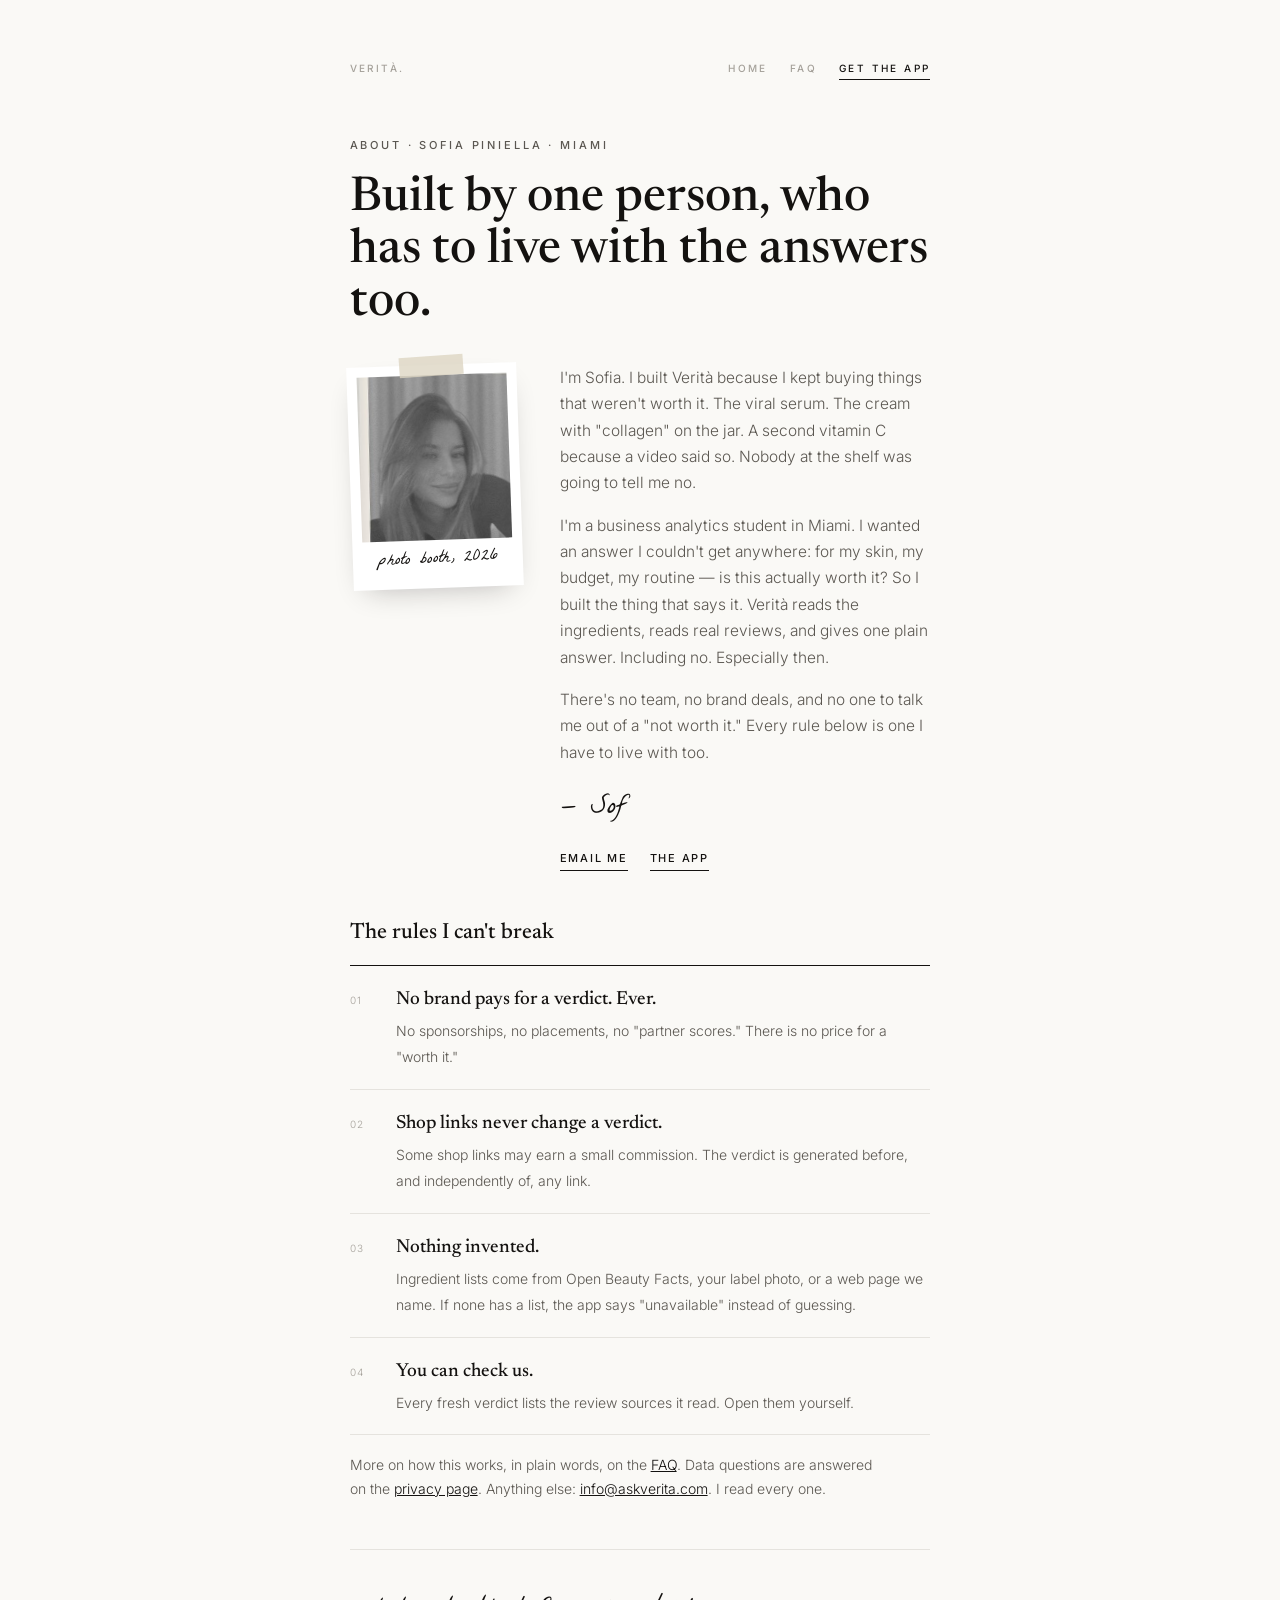
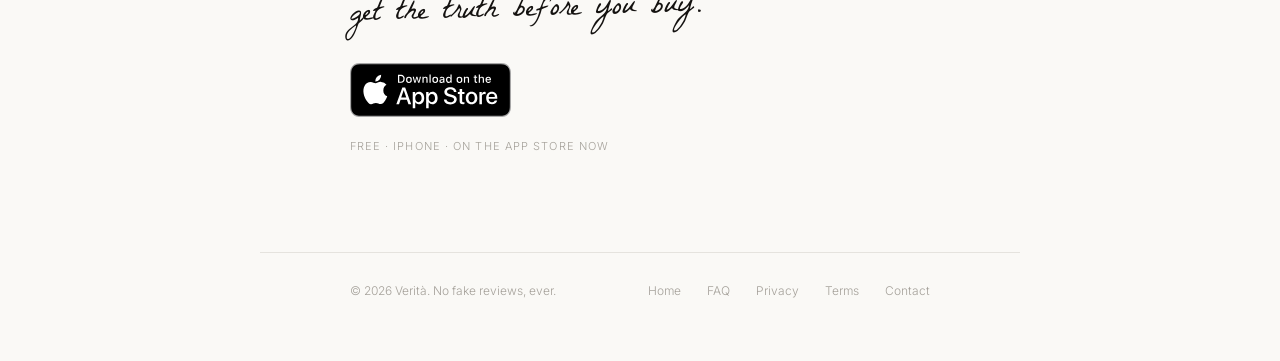
==== about.html @ deb01ca6 "Site audit fixes: category h1, visible email form, about/faq/vs pages, Organization schema, mobile c" ====
<!DOCTYPE html>
<html lang="en">
<head>
<meta charset="UTF-8">
<meta name="viewport" content="width=device-width, initial-scale=1.0">
<title>About Sofia Piniella, who builds verità</title>
<meta name="description" content="Verità is built by one person: Sofia Piniella, a business analytics student in Miami. Why she built an honest beauty-verdict app, and the rules she has to live with too.">
<meta name="robots" content="index, follow">
<link rel="canonical" href="https://askverita.com/about">
<meta property="og:title" content="About Sofia Piniella, who builds verità">
<meta property="og:description" content="Why one person in Miami built an honest beauty-verdict app, and the rules she has to live with too.">
<meta property="og:type" content="profile">
<meta property="og:url" content="https://askverita.com/about">
<meta property="og:image" content="https://askverita.com/og.png">
<meta name="twitter:card" content="summary_large_image">
<script type="application/ld+json">
{"@context":"https://schema.org","@type":"Person","name":"Sofia Piniella","jobTitle":"Founder","url":"https://askverita.com/about","image":"https://askverita.com/img/sofia.jpg","email":"info@askverita.com","worksFor":{"@type":"Organization","name":"Verità","url":"https://askverita.com"},"sameAs":["https://apps.apple.com/us/app/verit%C3%A0/id6782425899"]}
</script>
<link rel="preconnect" href="https://fonts.googleapis.com">
<link rel="preconnect" href="https://fonts.gstatic.com" crossorigin>
<link href="https://fonts.googleapis.com/css2?family=Newsreader:opsz,wght@6..72,400;6..72,500;6..72,600&family=Inter:wght@300;400;500;600&family=La+Belle+Aurore&display=swap" rel="stylesheet">
<style>
  :root{--paper:#FAF9F6;--paper-deep:#F3F1EB;--ink:#141210;--soft:#5B5751;--muted:#A5A19A;--line:#E5E3DE;}
  *{margin:0;padding:0;box-sizing:border-box;}
  body{font-family:'Inter',sans-serif;font-weight:300;color:var(--soft);background:var(--paper);line-height:1.7;font-size:15.5px;-webkit-font-smoothing:antialiased;}
  a{color:var(--ink);}
  a:focus-visible{outline:2px solid var(--ink);outline-offset:3px;}
  img{max-width:100%;height:auto;}
  main{max-width:760px;margin:0 auto;padding:60px 7vw 80px;}
  .mast{display:flex;justify-content:space-between;align-items:baseline;font-size:10px;letter-spacing:.24em;text-transform:uppercase;color:var(--muted);font-weight:500;margin-bottom:56px;}
  .mast a{color:inherit;text-decoration:none;}
  .mast nav{display:flex;gap:22px;}
  .mast nav a.navget{color:var(--ink);border-bottom:1px solid var(--ink);padding-bottom:2px;}
  .eyebrow{font-size:11px;letter-spacing:.26em;text-transform:uppercase;color:var(--soft);font-weight:500;margin-bottom:18px;}
  h1{font-family:'Newsreader',serif;font-weight:500;font-size:clamp(34px,5vw,48px);line-height:1.1;color:var(--ink);margin-bottom:34px;}
  h2{font-family:'Newsreader',serif;font-weight:500;font-size:22px;color:var(--ink);margin:44px 0 12px;}
  p{margin-bottom:16px;max-width:60ch;}
  .hand{font-family:'La Belle Aurore',cursive;color:var(--ink);}
  .lead{display:grid;grid-template-columns:170px 1fr;gap:40px;align-items:start;margin-bottom:24px;}
  .photo{background:#fff;padding:10px 10px 14px;box-shadow:0 12px 30px -14px rgba(20,18,16,.3);display:inline-block;transform:rotate(-2deg);position:relative;}
  .photo::before{content:"";position:absolute;top:-9px;left:50%;transform:translateX(-50%) rotate(-2deg);width:64px;height:20px;background:rgba(222,214,196,.8);}
  .photo img{display:block;width:100%;}
  .photo .cap{font-family:'La Belle Aurore',cursive;font-size:17px;color:var(--ink);text-align:center;margin-top:6px;transform:rotate(-1deg);}
  .sig{font-size:28px;display:inline-block;transform:rotate(-2deg);margin:4px 0 8px;}
  .links{display:flex;gap:22px;flex-wrap:wrap;font-size:11px;letter-spacing:.16em;text-transform:uppercase;font-weight:500;margin-top:8px;}
  .links a{text-decoration:none;border-bottom:1px solid var(--ink);padding-bottom:2px;}
  .rules{list-style:none;border-top:1.5px solid var(--ink);margin-top:8px;}
  .rules li{display:flex;gap:24px;align-items:baseline;padding:18px 0;border-bottom:1px solid var(--line);}
  .rules .rn{font-size:10px;color:var(--muted);letter-spacing:.1em;flex-shrink:0;width:22px;}
  .rules strong{font-family:'Newsreader',serif;font-weight:500;font-size:19px;color:var(--ink);display:block;margin-bottom:2px;}
  .rules span.t{font-size:14px;}
  .appstore{display:inline-block;line-height:0;margin-top:8px;}
  .appstore img{display:block;height:54px;width:auto;}
  .cta{margin-top:48px;padding-top:36px;border-top:1px solid var(--line);}
  .cta .hand{font-size:clamp(24px,3.4vw,30px);display:inline-block;transform:rotate(-1.5deg);margin-bottom:18px;}
  footer{max-width:760px;margin:0 auto;padding:28px 7vw 60px;border-top:1px solid var(--line);display:flex;justify-content:space-between;flex-wrap:wrap;gap:16px;font-size:12px;color:var(--muted);}
  footer nav{display:flex;gap:18px 26px;flex-wrap:wrap;}
  footer nav a{text-decoration:none;color:inherit;}
  @media(max-width:600px){
    main{padding:44px 7vw 60px;}
    .mast nav a:not(.navget){display:none;}
    .lead{grid-template-columns:1fr;gap:28px;}
    .photo{width:150px;}
  }
</style>
</head>
<body>
<main>
  <div class="mast"><a href="/">verità.</a><nav><a href="/">home</a><a href="/faq">faq</a><a href="/#get" class="navget">get the app</a></nav></div>

  <div class="eyebrow">About · Sofia Piniella · Miami</div>
  <h1>Built by one person, who has to live with the answers too.</h1>

  <div class="lead">
    <div class="photo"><img src="/img/sofia.jpg" width="300" height="329" alt="Sofia Piniella, founder of Verità, in a photo booth."><div class="cap">photo booth, 2026</div></div>
    <div>
      <!-- Sofia: this is a draft in the homepage's voice, built only from what the site already says about you. Please rewrite it in your own words before it ships. -->
      <p>I'm Sofia. I built Verità because I kept buying things that weren't worth it. The viral serum. The cream with "collagen" on the jar. A second vitamin C because a video said so. Nobody at the shelf was going to tell me no.</p>
      <p>I'm a business analytics student in Miami. I wanted an answer I couldn't get anywhere: for my skin, my budget, my routine — is this actually worth it? So I built the thing that says it. Verità reads the ingredients, reads real reviews, and gives one plain answer. Including no. Especially then.</p>
      <p>There's no team, no brand deals, and no one to talk me out of a "not worth it." Every rule below is one I have to live with too.</p>
      <span class="hand sig">— Sof</span>
      <div class="links">
        <a href="mailto:info@askverita.com">Email me</a>
        <!-- Sofia: paste your LinkedIn profile URL into href and remove `hidden`. Left hidden so the page never links somewhere wrong. -->
        <a href="#" rel="me noopener" hidden>LinkedIn</a>
        <a href="https://apps.apple.com/us/app/verit%C3%A0/id6782425899" rel="noopener">The app</a>
      </div>
    </div>
  </div>

  <h2>The rules I can't break</h2>
  <ul class="rules">
    <li><span class="rn">01</span><div><strong>No brand pays for a verdict. Ever.</strong><span class="t">No sponsorships, no placements, no "partner scores." There is no price for a "worth it."</span></div></li>
    <li><span class="rn">02</span><div><strong>Shop links never change a verdict.</strong><span class="t">Some shop links may earn a small commission. The verdict is generated before, and independently of, any link.</span></div></li>
    <li><span class="rn">03</span><div><strong>Nothing invented.</strong><span class="t">Ingredient lists come from Open Beauty Facts, your label photo, or a web page we name. If none has a list, the app says "unavailable" instead of guessing.</span></div></li>
    <li><span class="rn">04</span><div><strong>You can check us.</strong><span class="t">Every fresh verdict lists the review sources it read. Open them yourself.</span></div></li>
  </ul>
  <p style="margin-top:18px;font-size:14px;">More on how this works, in plain words, on the <a href="/faq">FAQ</a>. Data questions are answered on the <a href="/privacy">privacy page</a>. Anything else: <a href="mailto:info@askverita.com">info@askverita.com</a>. I read every one.</p>

  <div class="cta">
    <span class="hand">get the truth before you buy.</span><br>
    <a class="appstore" href="https://apps.apple.com/us/app/verit%C3%A0/id6782425899" aria-label="Download Verità on the App Store"><img src="/app-store-badge.svg" alt="Download on the App Store" width="162" height="54"></a>
    <p style="font-size:11px;letter-spacing:.1em;text-transform:uppercase;color:var(--muted);margin-top:12px;">Free · iPhone · on the App Store now</p>
  </div>
</main>
<footer>
  <span>© 2026 Verità. No fake reviews, ever.</span>
  <nav><a href="/">Home</a><a href="/faq">FAQ</a><a href="/privacy">Privacy</a><a href="/terms">Terms</a><a href="mailto:info@askverita.com">Contact</a></nav>
</footer>
<script type="module">
  import { analytics } from 'https://esm.sh/@heycatch/sdk@0.7.0';
  analytics.init({ projectKey: 'hck_pk_44uyM-4j_QP7_OfkhimrYhVSZeRVIWxB', install: { framework: 'web', agent: 'claude-code' } });
  document.querySelectorAll('a.appstore').forEach(function (a) {
    a.addEventListener('click', function () { analytics.trackEvent('app_store_click', { placement: 'about' }); });
  });
</script>
</body>
</html>
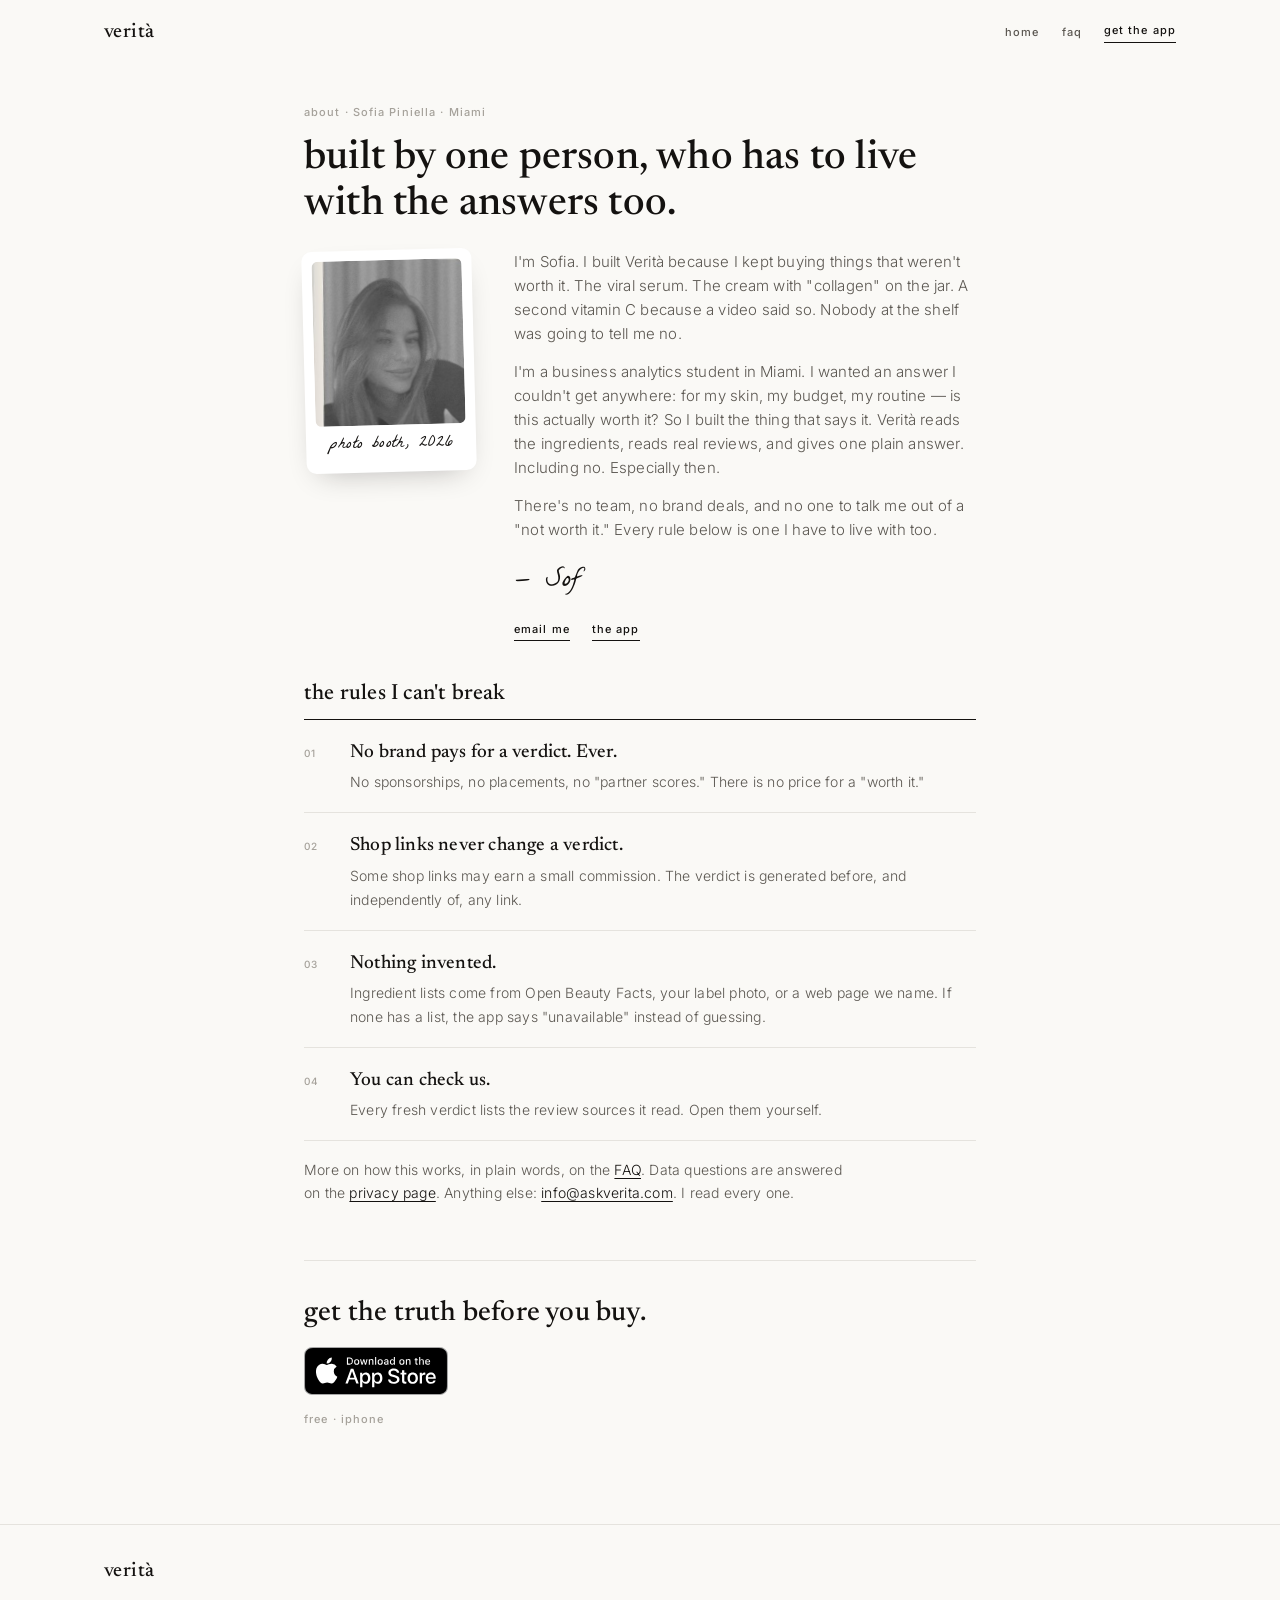
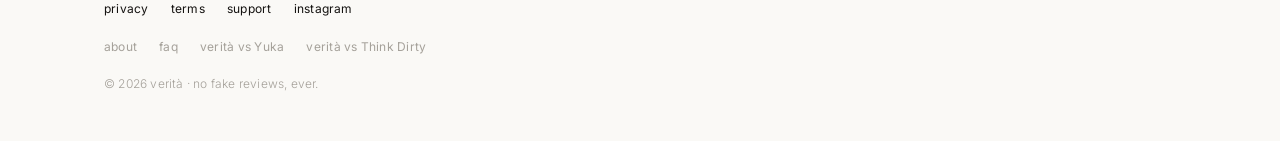
==== commit 2d8921e3: "Redesign: one-page story in the app's journal system + /support Homepage rebuilt to flow like the ap" ====
--- a/about.html
+++ b/about.html
@@ -18,58 +18,30 @@
 </script>
 <link rel="preconnect" href="https://fonts.googleapis.com">
 <link rel="preconnect" href="https://fonts.gstatic.com" crossorigin>
-<link href="https://fonts.googleapis.com/css2?family=Newsreader:opsz,wght@6..72,400;6..72,500;6..72,600&family=Inter:wght@300;400;500;600&family=La+Belle+Aurore&display=swap" rel="stylesheet">
+<link href="https://fonts.googleapis.com/css2?family=Newsreader:opsz,wght@6..72,400;6..72,500&family=Inter:wght@300;400;500&family=La+Belle+Aurore&display=swap" rel="stylesheet">
+<link rel="stylesheet" href="/site.css">
 <style>
-  :root{--paper:#FAF9F6;--paper-deep:#F3F1EB;--ink:#141210;--soft:#5B5751;--muted:#A5A19A;--line:#E5E3DE;}
-  *{margin:0;padding:0;box-sizing:border-box;}
-  body{font-family:'Inter',sans-serif;font-weight:300;color:var(--soft);background:var(--paper);line-height:1.7;font-size:15.5px;-webkit-font-smoothing:antialiased;}
-  a{color:var(--ink);}
-  a:focus-visible{outline:2px solid var(--ink);outline-offset:3px;}
-  img{max-width:100%;height:auto;}
-  main{max-width:760px;margin:0 auto;padding:60px 7vw 80px;}
-  .mast{display:flex;justify-content:space-between;align-items:baseline;font-size:10px;letter-spacing:.24em;text-transform:uppercase;color:var(--muted);font-weight:500;margin-bottom:56px;}
-  .mast a{color:inherit;text-decoration:none;}
-  .mast nav{display:flex;gap:22px;}
-  .mast nav a.navget{color:var(--ink);border-bottom:1px solid var(--ink);padding-bottom:2px;}
-  .eyebrow{font-size:11px;letter-spacing:.26em;text-transform:uppercase;color:var(--soft);font-weight:500;margin-bottom:18px;}
-  h1{font-family:'Newsreader',serif;font-weight:500;font-size:clamp(34px,5vw,48px);line-height:1.1;color:var(--ink);margin-bottom:34px;}
-  h2{font-family:'Newsreader',serif;font-weight:500;font-size:22px;color:var(--ink);margin:44px 0 12px;}
-  p{margin-bottom:16px;max-width:60ch;}
-  .hand{font-family:'La Belle Aurore',cursive;color:var(--ink);}
   .lead{display:grid;grid-template-columns:170px 1fr;gap:40px;align-items:start;margin-bottom:24px;}
-  .photo{background:#fff;padding:10px 10px 14px;box-shadow:0 12px 30px -14px rgba(20,18,16,.3);display:inline-block;transform:rotate(-2deg);position:relative;}
-  .photo::before{content:"";position:absolute;top:-9px;left:50%;transform:translateX(-50%) rotate(-2deg);width:64px;height:20px;background:rgba(222,214,196,.8);}
-  .photo img{display:block;width:100%;}
-  .photo .cap{font-family:'La Belle Aurore',cursive;font-size:17px;color:var(--ink);text-align:center;margin-top:6px;transform:rotate(-1deg);}
+  .photo{background:#fff;padding:10px 10px 14px;border-radius:var(--r);box-shadow:0 12px 30px -14px rgba(20,18,16,.3);transform:rotate(-1.5deg);}
+  .photo img{width:100%;border-radius:calc(var(--r) - 4px);}
+  .photo .cap{font-family:var(--hand);font-size:17px;color:var(--ink);text-align:center;margin-top:6px;}
   .sig{font-size:28px;display:inline-block;transform:rotate(-2deg);margin:4px 0 8px;}
-  .links{display:flex;gap:22px;flex-wrap:wrap;font-size:11px;letter-spacing:.16em;text-transform:uppercase;font-weight:500;margin-top:8px;}
+  .links{display:flex;gap:22px;flex-wrap:wrap;font-size:11px;letter-spacing:.1em;font-weight:500;margin-top:8px;}
   .links a{text-decoration:none;border-bottom:1px solid var(--ink);padding-bottom:2px;}
-  .rules{list-style:none;border-top:1.5px solid var(--ink);margin-top:8px;}
+  .rules{list-style:none;border-top:1px solid var(--ink);margin-top:8px;}
   .rules li{display:flex;gap:24px;align-items:baseline;padding:18px 0;border-bottom:1px solid var(--line);}
-  .rules .rn{font-size:10px;color:var(--muted);letter-spacing:.1em;flex-shrink:0;width:22px;}
-  .rules strong{font-family:'Newsreader',serif;font-weight:500;font-size:19px;color:var(--ink);display:block;margin-bottom:2px;}
+  .rules .rn{font-size:10px;font-weight:500;color:var(--muted);letter-spacing:.1em;flex-shrink:0;width:22px;}
+  .rules strong{font-family:var(--serif);font-weight:500;font-size:19px;color:var(--ink);display:block;margin-bottom:2px;}
   .rules span.t{font-size:14px;}
-  .appstore{display:inline-block;line-height:0;margin-top:8px;}
-  .appstore img{display:block;height:54px;width:auto;}
-  .cta{margin-top:48px;padding-top:36px;border-top:1px solid var(--line);}
-  .cta .hand{font-size:clamp(24px,3.4vw,30px);display:inline-block;transform:rotate(-1.5deg);margin-bottom:18px;}
-  footer{max-width:760px;margin:0 auto;padding:28px 7vw 60px;border-top:1px solid var(--line);display:flex;justify-content:space-between;flex-wrap:wrap;gap:16px;font-size:12px;color:var(--muted);}
-  footer nav{display:flex;gap:18px 26px;flex-wrap:wrap;}
-  footer nav a{text-decoration:none;color:inherit;}
-  @media(max-width:600px){
-    main{padding:44px 7vw 60px;}
-    .mast nav a:not(.navget){display:none;}
-    .lead{grid-template-columns:1fr;gap:28px;}
-    .photo{width:150px;}
-  }
+  @media(max-width:600px){ .lead{grid-template-columns:1fr;gap:28px;} .photo{width:150px;} }
 </style>
 </head>
 <body>
-<main>
-  <div class="mast"><a href="/">verità.</a><nav><a href="/">home</a><a href="/faq">faq</a><a href="/#get" class="navget">get the app</a></nav></div>
+<header class="mast"><a class="wordmark" href="/">verità</a><nav><a href="/">home</a><a href="/faq">faq</a><a class="get" data-placement="about-nav" href="https://apps.apple.com/us/app/verit%C3%A0/id6782425899">get the app</a></nav></header>
+<main class="doc">
 
-  <div class="eyebrow">About · Sofia Piniella · Miami</div>
-  <h1>Built by one person, who has to live with the answers too.</h1>
+  <div class="eyebrow">about · Sofia Piniella · Miami</div>
+  <h1>built by one person, who has to live with the answers too.</h1>
 
   <div class="lead">
     <div class="photo"><img src="/img/sofia.jpg" width="300" height="329" alt="Sofia Piniella, founder of Verità, in a photo booth."><div class="cap">photo booth, 2026</div></div>
@@ -80,15 +52,15 @@
       <p>There's no team, no brand deals, and no one to talk me out of a "not worth it." Every rule below is one I have to live with too.</p>
       <span class="hand sig">— Sof</span>
       <div class="links">
-        <a href="mailto:info@askverita.com">Email me</a>
+        <a href="mailto:info@askverita.com">email me</a>
         <!-- Sofia: paste your LinkedIn profile URL into href and remove `hidden`. Left hidden so the page never links somewhere wrong. -->
-        <a href="#" rel="me noopener" hidden>LinkedIn</a>
-        <a href="https://apps.apple.com/us/app/verit%C3%A0/id6782425899" rel="noopener">The app</a>
+        <a href="#" rel="me noopener" hidden>linkedin</a>
+        <a href="https://apps.apple.com/us/app/verit%C3%A0/id6782425899" data-placement="about-links" rel="noopener">the app</a>
       </div>
     </div>
   </div>
 
-  <h2>The rules I can't break</h2>
+  <h2>the rules I can't break</h2>
   <ul class="rules">
     <li><span class="rn">01</span><div><strong>No brand pays for a verdict. Ever.</strong><span class="t">No sponsorships, no placements, no "partner scores." There is no price for a "worth it."</span></div></li>
     <li><span class="rn">02</span><div><strong>Shop links never change a verdict.</strong><span class="t">Some shop links may earn a small commission. The verdict is generated before, and independently of, any link.</span></div></li>
@@ -98,20 +70,25 @@
   <p style="margin-top:18px;font-size:14px;">More on how this works, in plain words, on the <a href="/faq">FAQ</a>. Data questions are answered on the <a href="/privacy">privacy page</a>. Anything else: <a href="mailto:info@askverita.com">info@askverita.com</a>. I read every one.</p>
 
   <div class="cta">
-    <span class="hand">get the truth before you buy.</span><br>
-    <a class="appstore" href="https://apps.apple.com/us/app/verit%C3%A0/id6782425899" aria-label="Download Verità on the App Store"><img src="/app-store-badge.svg" alt="Download on the App Store" width="162" height="54"></a>
-    <p style="font-size:11px;letter-spacing:.1em;text-transform:uppercase;color:var(--muted);margin-top:12px;">Free · iPhone · on the App Store now</p>
+    <span class="line">get the truth before you buy.</span>
+    <a class="appstore" data-placement="about" href="https://apps.apple.com/us/app/verit%C3%A0/id6782425899" aria-label="Download Verità on the App Store"><img src="/app-store-badge.svg" alt="Download on the App Store" width="144" height="48"></a>
+    <span class="free">free · iphone</span>
   </div>
 </main>
 <footer>
-  <span>© 2026 Verità. No fake reviews, ever.</span>
-  <nav><a href="/">Home</a><a href="/faq">FAQ</a><a href="/privacy">Privacy</a><a href="/terms">Terms</a><a href="mailto:info@askverita.com">Contact</a></nav>
+  <div class="foot">
+    <a class="wordmark" href="/">verità</a>
+    <nav aria-label="legal and contact"><a href="/privacy">privacy</a><a href="/terms">terms</a><a href="/support">support</a><a href="https://www.instagram.com/askverita/" rel="noopener">instagram</a></nav>
+    <nav class="more" aria-label="more"><a href="/about">about</a><a href="/faq">faq</a><a href="/vs/verita-vs-yuka">verità vs Yuka</a><a href="/vs/verita-vs-think-dirty">verità vs Think Dirty</a></nav>
+    <small>© 2026 verità · no fake reviews, ever.</small>
+  </div>
 </footer>
 <script type="module">
+  // HeyCatch analytics — pinned ESM import (no build step), key is publishable.
   import { analytics } from 'https://esm.sh/@heycatch/sdk@0.7.0';
   analytics.init({ projectKey: 'hck_pk_44uyM-4j_QP7_OfkhimrYhVSZeRVIWxB', install: { framework: 'web', agent: 'claude-code' } });
-  document.querySelectorAll('a.appstore').forEach(function (a) {
-    a.addEventListener('click', function () { analytics.trackEvent('app_store_click', { placement: 'about' }); });
+  document.querySelectorAll('a[data-placement]').forEach(function (a) {
+    a.addEventListener('click', function () { analytics.trackEvent('app_store_click', { placement: a.dataset.placement }); });
   });
 </script>
 </body>
--- a/site.css
+++ b/site.css
@@ -0,0 +1,63 @@
+/* verità — "the journal". Shared by every page on askverita.com.
+   Tokens mirror verita-app/design-system/tokens.ts exactly: paper, surface,
+   ink, two greys and a hairline. No other colors. One radius (10px). */
+:root{
+  --paper:#FAF9F6; --surface:#F2F1ED;
+  --ink:#141210; --soft:#5B5751; --muted:#A5A19A; --line:#E5E3DE; --nav-off:#C9C5BE;
+  --serif:'Newsreader',Georgia,'Times New Roman',serif;
+  --sans:'Inter',-apple-system,system-ui,'Helvetica Neue',sans-serif;
+  --hand:'La Belle Aurore','Bradley Hand',cursive;
+  --r:10px;
+  --gutter:24px;
+  --ease:cubic-bezier(.25,.1,.25,1);
+}
+*{margin:0;padding:0;box-sizing:border-box;}
+html{-webkit-text-size-adjust:100%;}
+body{font-family:var(--sans);font-weight:300;font-size:15px;line-height:1.6;letter-spacing:.2px;color:var(--soft);background:var(--paper);-webkit-font-smoothing:antialiased;}
+a{color:var(--ink);text-underline-offset:3px;text-decoration-thickness:1px;}
+a:focus-visible,button:focus-visible{outline:2px solid var(--ink);outline-offset:3px;border-radius:2px;}
+img{max-width:100%;height:auto;display:block;}
+strong{font-weight:500;color:var(--ink);}
+
+.serif{font-family:var(--serif);font-weight:500;color:var(--ink);}
+.hand{font-family:var(--hand);font-weight:400;color:var(--ink);}
+.eyebrow{font-size:11px;font-weight:500;letter-spacing:.1em;color:var(--muted);line-height:1.4;}
+
+/* ─── masthead ─── */
+.mast{display:flex;justify-content:space-between;align-items:center;gap:16px;max-width:1120px;margin:0 auto;padding:22px var(--gutter);}
+.wordmark{font-family:var(--serif);font-weight:500;font-size:20px;letter-spacing:.02em;color:var(--ink);text-decoration:none;line-height:1;}
+.mast nav{display:flex;gap:22px;align-items:center;}
+.mast nav a{font-size:11px;font-weight:500;letter-spacing:.1em;text-decoration:none;color:var(--soft);}
+.mast nav a.get{color:var(--ink);border-bottom:1px solid var(--ink);padding-bottom:2px;}
+
+/* ─── Apple's official App Store badge — never restyled, never below 40px tall ─── */
+.appstore{display:inline-block;line-height:0;transition:opacity .2s var(--ease);}
+.appstore:hover{opacity:.82;}
+.appstore img{height:48px;width:auto;}
+.free{font-size:11px;font-weight:500;letter-spacing:.1em;color:var(--muted);}
+
+/* ─── footer ─── */
+footer{border-top:1px solid var(--line);margin-top:24px;}
+.foot{max-width:1120px;margin:0 auto;padding:36px var(--gutter) 48px;display:grid;gap:18px;}
+.foot nav{display:flex;flex-wrap:wrap;gap:10px 22px;}
+.foot nav a{font-size:12px;font-weight:400;letter-spacing:.02em;text-decoration:none;color:var(--ink);}
+.foot nav.more a{color:var(--muted);}
+.foot small{font-size:12px;color:var(--muted);}
+
+/* ─── document pages (about, faq, vs, support, privacy, terms) ─── */
+.doc{max-width:720px;margin:0 auto;padding:40px var(--gutter) 72px;}
+.doc .eyebrow{margin-bottom:16px;}
+.doc h1{font-family:var(--serif);font-weight:500;font-size:clamp(28px,5vw,40px);line-height:1.15;color:var(--ink);margin-bottom:22px;}
+.doc h2{font-family:var(--serif);font-weight:500;font-size:22px;line-height:1.25;color:var(--ink);margin:40px 0 10px;}
+.doc p{margin-bottom:14px;max-width:62ch;}
+.doc .updated{font-size:12px;color:var(--muted);margin:-10px 0 32px;}
+.doc .intro{max-width:58ch;margin-bottom:36px;}
+.doc .plain{background:var(--surface);border-radius:var(--r);padding:18px 20px;margin:8px 0 20px;font-size:14.5px;}
+.doc .fine{font-size:12.5px;color:var(--muted);margin-top:28px;}
+.cta{margin-top:56px;padding-top:36px;border-top:1px solid var(--line);display:grid;gap:16px;justify-items:start;}
+.cta .line{font-family:var(--serif);font-weight:500;font-size:clamp(22px,4vw,28px);color:var(--ink);line-height:1.2;}
+
+@media (max-width:600px){
+  .mast nav a:not(.get){display:none;}
+  .doc{padding-top:24px;}
+}
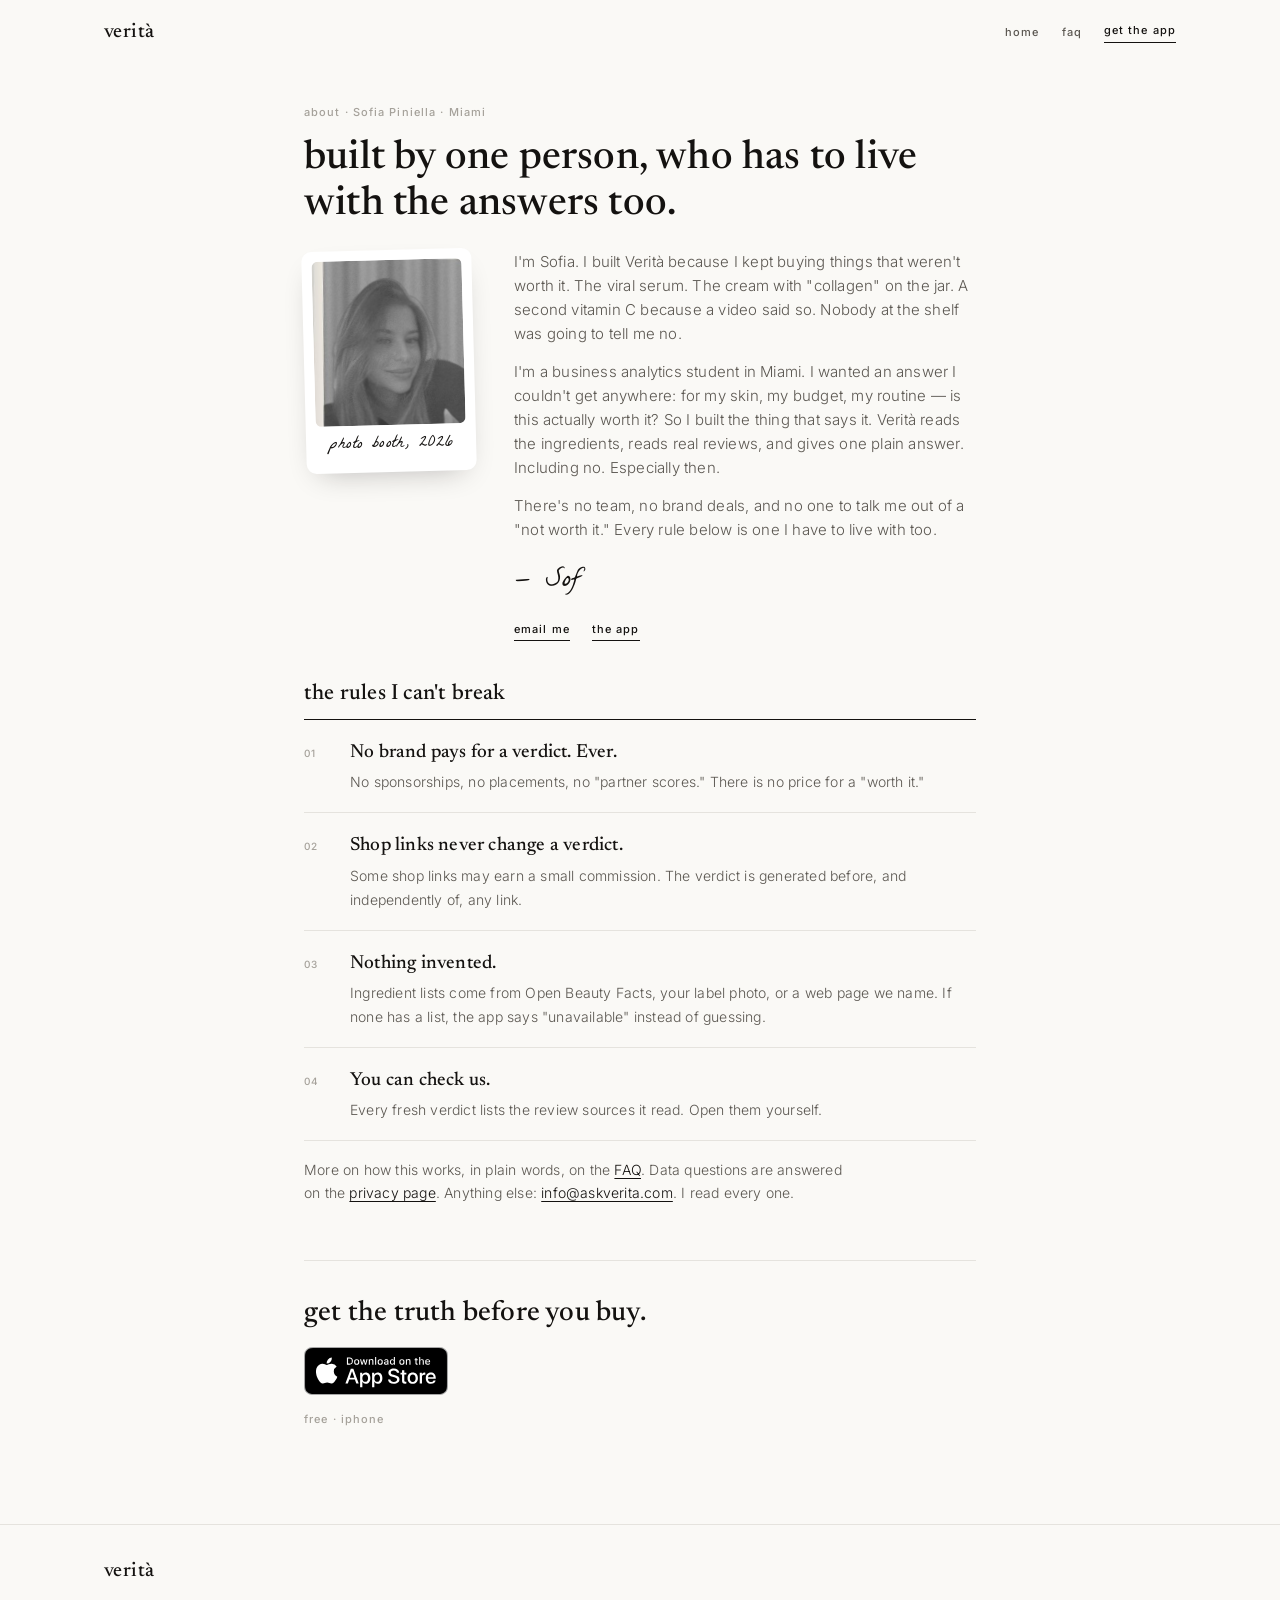
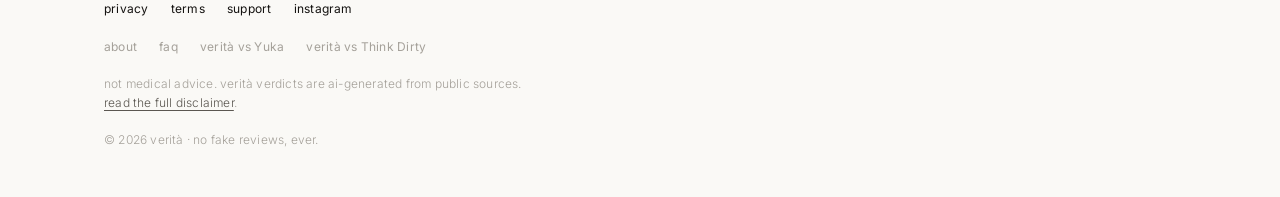
==== commit 1da5510b: "Add medical disclaimer: /disclaimer page + footer line on every page - new /disclaimer in the journa" ====
--- a/about.html
+++ b/about.html
@@ -80,6 +80,7 @@
     <a class="wordmark" href="/">verità</a>
     <nav aria-label="legal and contact"><a href="/privacy">privacy</a><a href="/terms">terms</a><a href="/support">support</a><a href="https://www.instagram.com/askverita/" rel="noopener">instagram</a></nav>
     <nav class="more" aria-label="more"><a href="/about">about</a><a href="/faq">faq</a><a href="/vs/verita-vs-yuka">verità vs Yuka</a><a href="/vs/verita-vs-think-dirty">verità vs Think Dirty</a></nav>
+    <p class="medical">not medical advice. verità verdicts are ai-generated from public sources. <a href="/disclaimer">read the full disclaimer</a>.</p>
     <small>© 2026 verità · no fake reviews, ever.</small>
   </div>
 </footer>
--- a/site.css
+++ b/site.css
@@ -43,6 +43,8 @@
 .foot nav a{font-size:12px;font-weight:400;letter-spacing:.02em;text-decoration:none;color:var(--ink);}
 .foot nav.more a{color:var(--muted);}
 .foot small{font-size:12px;color:var(--muted);}
+.foot .medical{font-size:12px;line-height:1.6;color:var(--muted);max-width:60ch;}
+.foot .medical a{color:var(--soft);}
 
 /* ─── document pages (about, faq, vs, support, privacy, terms) ─── */
 .doc{max-width:720px;margin:0 auto;padding:40px var(--gutter) 72px;}
